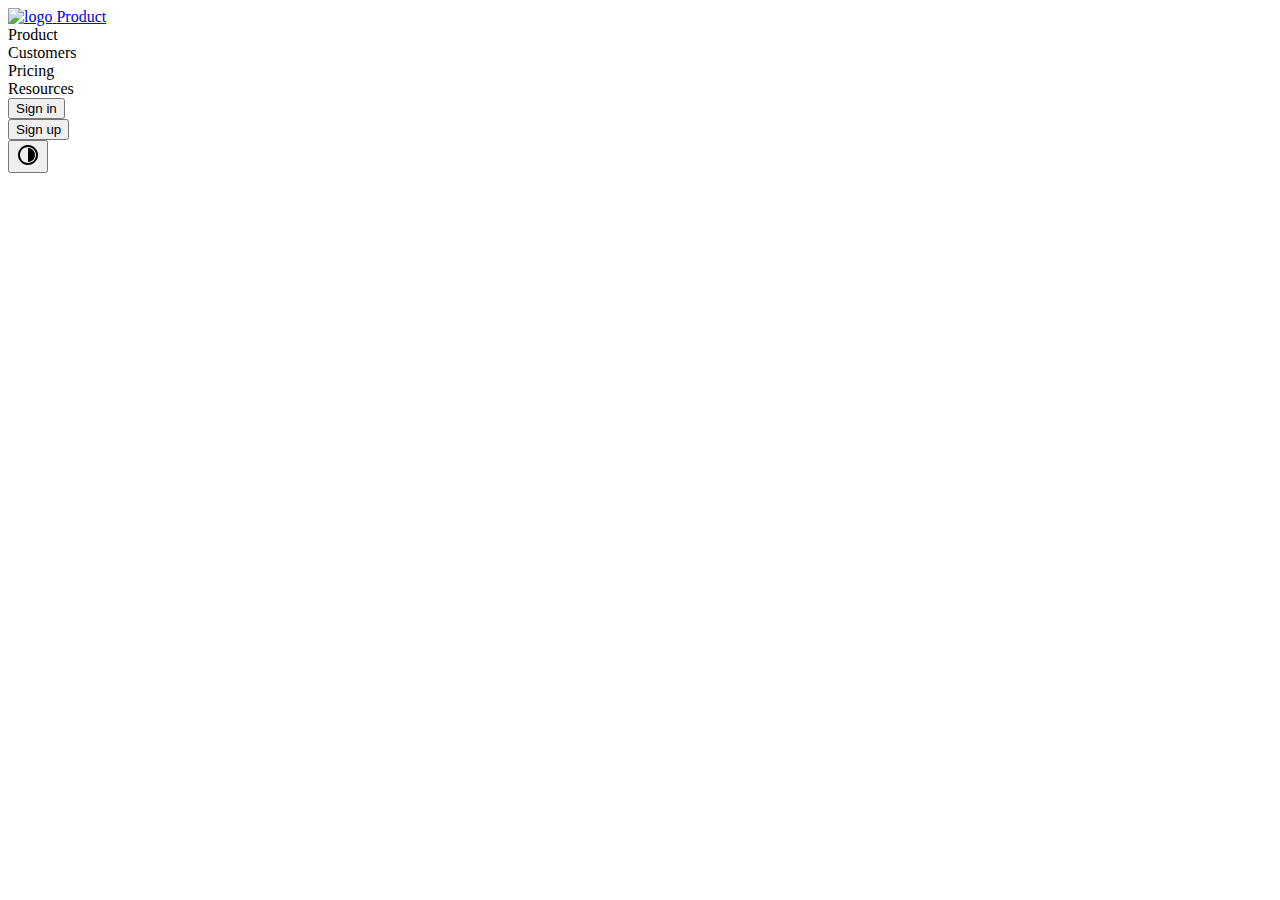
==== index.html @ cbe76e17 "Подключение js (исследование простого кода) 1. Подключили js 2. Запросили у пользователя ввод 3 знач" ====
<!doctype html>
<html lang="en">

<head>
    <meta charset="UTF-8">
    <meta name="viewport" content="width=device-width, initial-scale=1.0">
    <title>Online Shcool</title>
    <link rel="stylesheet" href="./css/normalize.css">
    <!--Подключение стилей для самого сайта-->
    <link rel="stylesheet" href="./css/slyle.css">
    <script src="./src/index.js"></script>
</head>

<body>
    <!--обёртка для всего содержимого, чтобы прижать footer к нижней части-->
    <div class="wrapper wrapper-container wrapper-forcontent">
        <!--Содержимое сайта без подвала (нужно для прижатия подвала к нижней части)-->
        <div class="content-without-footer">

            <!--Шапка сайта-->
            <header class="header">
                <a class="header-logo" href="#">
                    <img class="header-logo-img" src="./image/logo.png" alt="logo">
                    <span class="header-logo-text">Product</span>
                </a>
                <nav class="header-menu">
                    <li class="header-menu-li">Product</li>
                    <li class="header-menu-li">Customers</li>
                    <li class="header-menu-li">Pricing</li>
                    <li class="header-menu-li">Resources</li>
                    <li class="header-menu-li">
                        <button class="header-menu-li-btn">
                            Sign in
                        </button>
                    </li>
                    <li class="header-menu-li">
                        <button class="header-menu-li-btn">
                            Sign up
                        </button>
                    </li>
                    <li class="header-menu-li">
                        <button class="header-menu-li-light">
                            <svg class="header-menu-li-light-svg" width="24" height="24" viewbox="0 0 24 24" xmlns="http://www.w3.org/2000/svg">
                                <path
                                    d="M12 22C17.514 22 22 17.514 22 12C22 6.486 17.514 2 12 2C6.486 2 2 6.486 2 12C2 17.514 6.486 22 12 22ZM12 4C16.411 4 20 7.589 20 12C20 16.411 16.411 20 12 20C7.589 20 4 16.411 4 12C4 7.589 7.589 4 12 4Z" />
                                <path d="M19 12C19 8.134 15.865 5 12 5V19C15.865 19 19 15.866 19 12Z" />
                            </svg>
                        </button>
                    </li>
                </nav>
            </header>

            <!--Основная часть-->
            <main>
                <!--Первая секция основной части-->
                <section>

                </section>
                <!--Вторая секция-->
                <section>

                </section>
            </main>
        </div>

        <!--Подвал сайта-->
        <footer>

        </footer>
    </div>
</body>

</html>
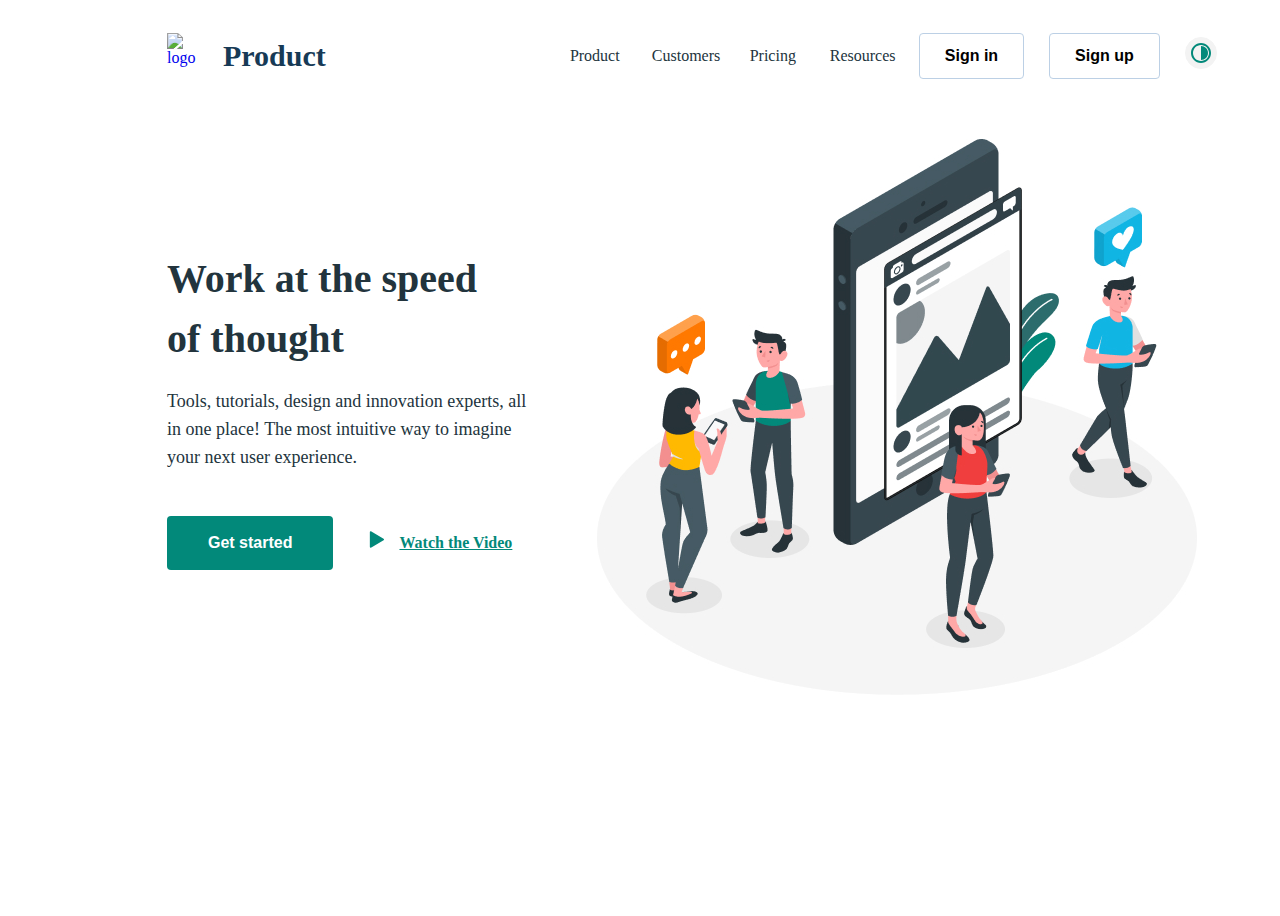
==== commit bd328bd1: "Merge pull request #1 from StasBeep/sectionMain1" ====
--- a/index.html
+++ b/index.html
@@ -8,7 +8,6 @@
     <link rel="stylesheet" href="./css/normalize.css">
     <!--Подключение стилей для самого сайта-->
     <link rel="stylesheet" href="./css/slyle.css">
-    <script src="./src/index.js"></script>
 </head>
 
 <body>
@@ -40,7 +39,8 @@
                     </li>
                     <li class="header-menu-li">
                         <button class="header-menu-li-light">
-                            <svg class="header-menu-li-light-svg" width="24" height="24" viewbox="0 0 24 24" xmlns="http://www.w3.org/2000/svg">
+                            <svg class="header-menu-li-light-svg" width="24" height="24" viewbox="0 0 24 24"
+                                xmlns="http://www.w3.org/2000/svg">
                                 <path
                                     d="M12 22C17.514 22 22 17.514 22 12C22 6.486 17.514 2 12 2C6.486 2 2 6.486 2 12C2 17.514 6.486 22 12 22ZM12 4C16.411 4 20 7.589 20 12C20 16.411 16.411 20 12 20C7.589 20 4 16.411 4 12C4 7.589 7.589 4 12 4Z" />
                                 <path d="M19 12C19 8.134 15.865 5 12 5V19C15.865 19 19 15.866 19 12Z" />
@@ -53,9 +53,20 @@
             <!--Основная часть-->
             <main>
                 <!--Первая секция основной части-->
-                <section>
-
-                </section>
+                <article class="face">
+                    <span class="face-title">Work at the speed of thought</span>
+                    <p class="face-text">Tools, tutorials, design and innovation experts, all in one place! The most
+                        intuitive way to
+                        imagine your next user experience.</p>
+                    <figure class="face-transition">
+                        <button class="face-transition-btn">Get started</button>
+                        <svg class="face-transition-svg" viewBox="0 0 17 19" xmlns="http://www.w3.org/2000/svg">
+                            <path fill-rule="evenodd" clip-rule="evenodd"
+                                d="M15.8516 8.53032C16.591 8.96531 16.591 10.0347 15.8516 10.4697L2.1954 18.5027C1.44543 18.9439 0.5 18.4031 0.5 17.533V1.46697C0.5 0.596876 1.44543 0.0561381 2.1954 0.497293L15.8516 8.53032Z" />
+                        </svg>
+                        <a class="face-transition-link" href="#" target="_blank">Watch the Video</a>
+                    </figure>
+                </article>
                 <!--Вторая секция-->
                 <section>
 
--- a/css/slyle.css
+++ b/css/slyle.css
@@ -0,0 +1,176 @@
+@charset "UTF-8";
+/* Переменные (через $) */
+/* === wrapper === */
+/* Обёртки - отдельный блок */
+.wrapper {
+  /*Максимальная ширина страницы и выравнивание содержимого по центру*/
+  width: 1440px;
+  margin: 0 auto;
+  /* Обёртка для прижатия подвала к нижней части */
+}
+.wrapper-container {
+  padding: 0 159px;
+  box-sizing: border-box;
+}
+.wrapper-forcontent {
+  min-height: 100vh; /* 100 видимых высот */
+  display: flex;
+  flex-direction: column;
+}
+
+/* end === wrapper === end */
+/* === content-without-footer === */
+/* Основная часть без footer */
+.content-without-footer {
+  flex-grow: 1; /* Отношение блоков */
+}
+
+/* end === content-without-footer === end */
+.header {
+  display: flex;
+  padding: 25px 0;
+}
+.header-logo {
+  text-decoration: none;
+  display: flex;
+}
+.header-logo-img {
+  width: 40px;
+  height: 40px;
+}
+.header-logo-text {
+  display: block;
+  align-self: center;
+  color: #173a56;
+  font-weight: 700;
+  font-size: 30px;
+  line-height: 28px;
+  margin-left: 16px;
+  margin-right: 237px;
+}
+.header-menu {
+  display: flex;
+  list-style-type: none;
+}
+.header-menu-li {
+  font-weight: 400;
+  font-size: 16px;
+  line-height: 28px;
+  color: #22343d;
+  margin-right: 25px;
+  width: 64px;
+  text-align: center;
+  align-self: center;
+  cursor: pointer;
+  transition: font-weight 0.1s ease;
+}
+.header-menu-li-btn {
+  font-weight: 600;
+  font-size: 16px;
+  line-height: 24px;
+  background-color: white;
+  border: 1px solid #bcd0e5;
+  border-radius: 4px;
+  padding: 10px 25px;
+  box-sizing: border-box;
+  transition: background-color 0.8s ease, color 0.8s ease;
+}
+.header-menu-li-btn:hover {
+  background-color: #02897a;
+  color: #ffffff;
+}
+.header-menu-li-btn:active {
+  background-color: red;
+  color: black;
+}
+.header-menu-li-light {
+  width: 32px;
+  height: 32px;
+  background-color: #f3f3f3;
+  border-radius: 100%;
+  border: 1px solid #f3f3f3;
+  position: relative;
+}
+.header-menu-li-light-svg {
+  position: absolute;
+  top: 3px;
+  left: 3px;
+  fill: #02897a;
+  transition: background-color 0.8s ease, fill 0.8s ease;
+}
+.header-menu-li-light:hover {
+  background-color: #02897a;
+}
+.header-menu-li-light:hover > .header-menu-li-light-svg {
+  fill: #f3f3f3;
+}
+.header-menu-li-light:active {
+  background-color: red;
+}
+.header-menu-li-light:active > .header-menu-li-light-svg {
+  fill: black;
+}
+.header-menu-li:nth-child(5) {
+  width: auto;
+}
+.header-menu-li:nth-child(6) {
+  width: auto;
+}
+.header-menu-li:last-child {
+  width: auto;
+  margin-right: 0;
+}
+.header-menu-li:hover {
+  font-weight: 600;
+}
+
+.face {
+  padding: 145px 0 218px;
+  box-sizing: border-box;
+  background-image: url(../image/bgSection1.jpg);
+  background-repeat: no-repeat;
+  background-position: 430px 35px;
+}
+.face-title {
+  display: block;
+  width: 310px;
+  font-weight: 700;
+  font-size: 40px;
+  line-height: 60px;
+  color: #22343d;
+}
+.face-text {
+  width: 375px;
+  font-weight: 400;
+  font-size: 18px;
+  line-height: 28px;
+  color: #22343d;
+  margin-bottom: 45px;
+}
+.face-transition {
+  margin: 0;
+}
+.face-transition-btn {
+  color: #ffffff;
+  font-weight: 700;
+  font-size: 16px;
+  line-height: 24px;
+  padding: 15px 41px;
+  box-sizing: border-box;
+  background-color: #02897a;
+  border-radius: 4px;
+  border: none;
+  margin-right: 30px;
+}
+.face-transition-svg {
+  width: 20px;
+  height: 17px;
+  margin-right: 8px;
+  fill: #02897a;
+}
+.face-transition-link {
+  font-weight: 600;
+  font-size: 16px;
+  line-height: 24px;
+  color: #02897a;
+}/*# sourceMappingURL=slyle.css.map */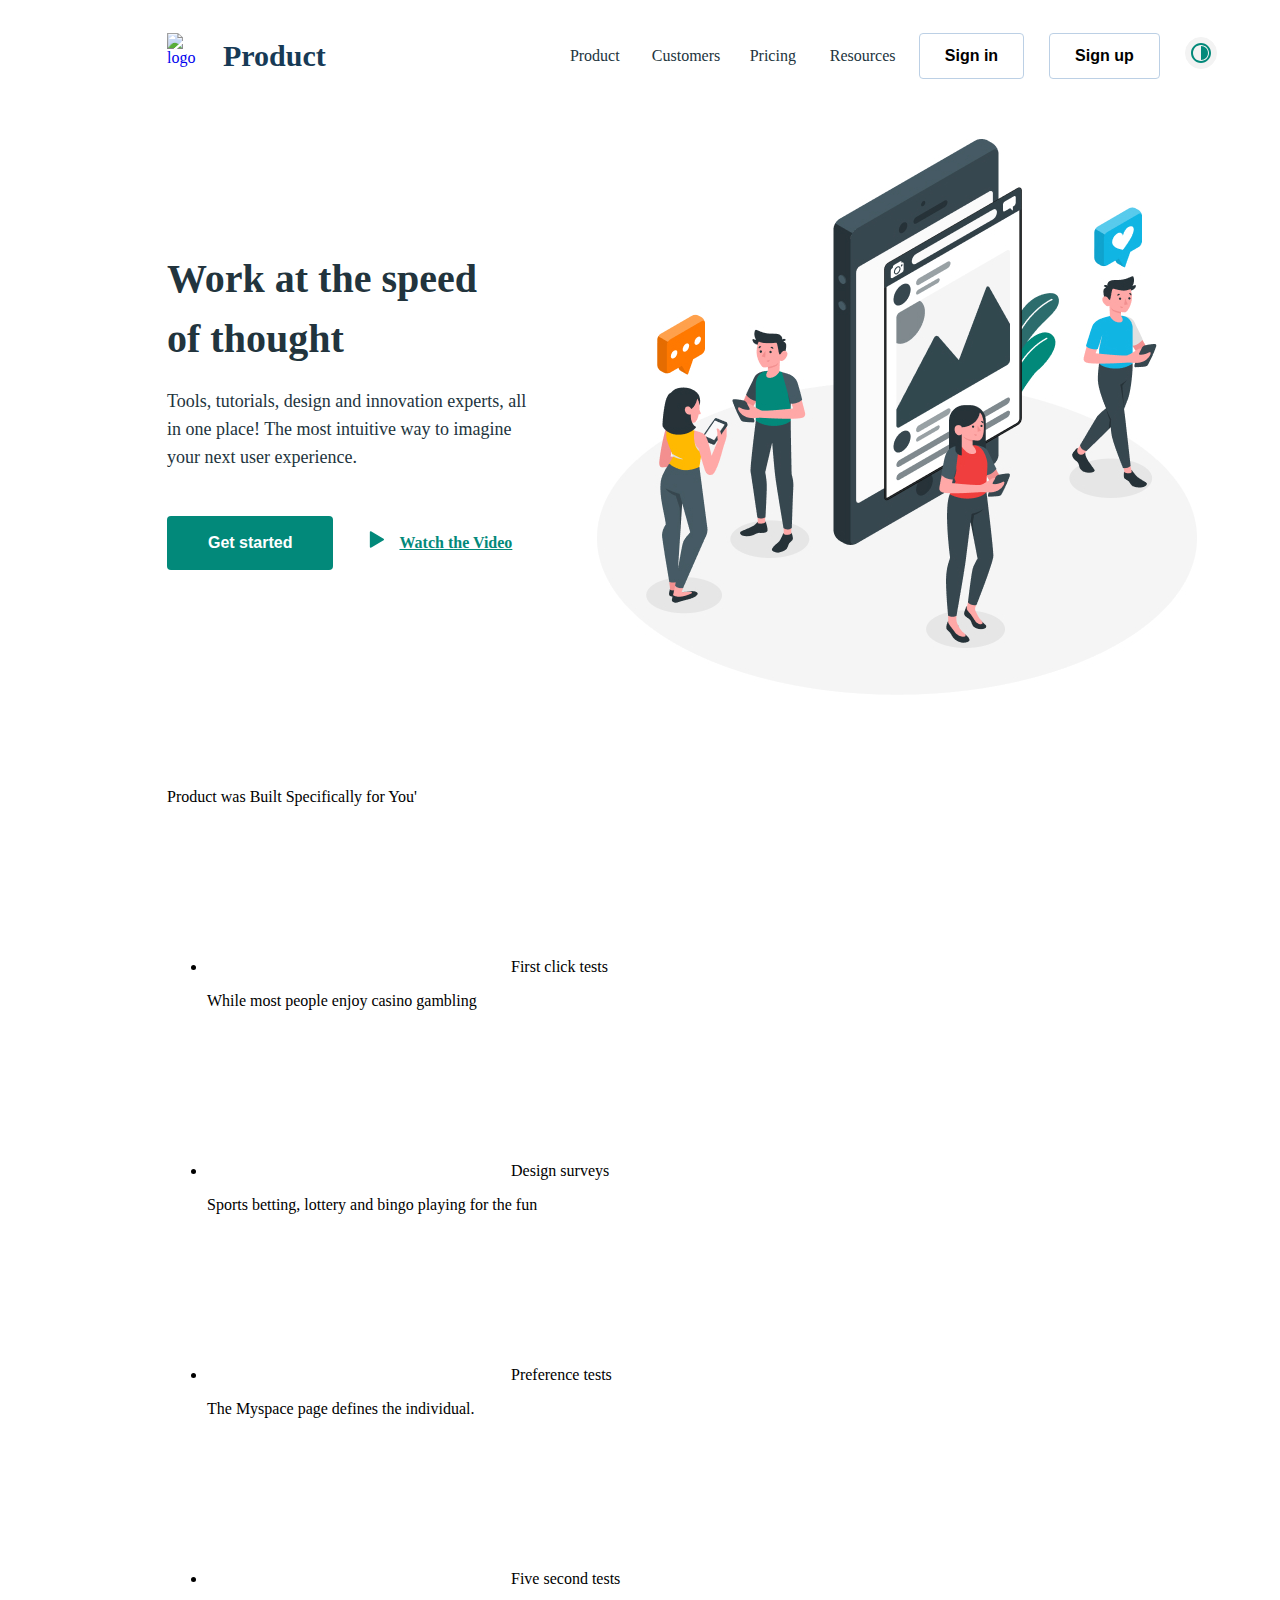
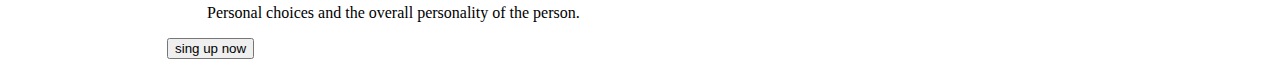
==== commit 300cd5aa: "Добавление всех элементов второй секции" ====
--- a/index.html
+++ b/index.html
@@ -69,7 +69,32 @@
                 </article>
                 <!--Вторая секция-->
                 <section>
-
+                    <span>Product was Built Specifically for You</span>'
+                    <ul>
+                        <li>
+                            <svg></svg>
+                            <span>First click tests</span>
+                            <p>While most people enjoy casino gambling</p>
+                        </li>
+                        <li>
+                            <svg></svg>
+                            <span>Design surveys</span>
+                            <p>Sports betting, lottery and bingo playing for the fun</p>
+                        </li>
+                        <li>
+                            <svg></svg>
+                            <span>Preference tests</span>
+                            <p>The Myspace page defines the individual.</p>
+                        </li>
+                        <li>
+                            <svg></svg>
+                            <span>Five second tests</span>
+                            <p>Personal choices and the overall personality of the person. </p>
+                        </li>
+                    </ul>
+                    <button>
+                        sing up now
+                    </button>
                 </section>
             </main>
         </div>
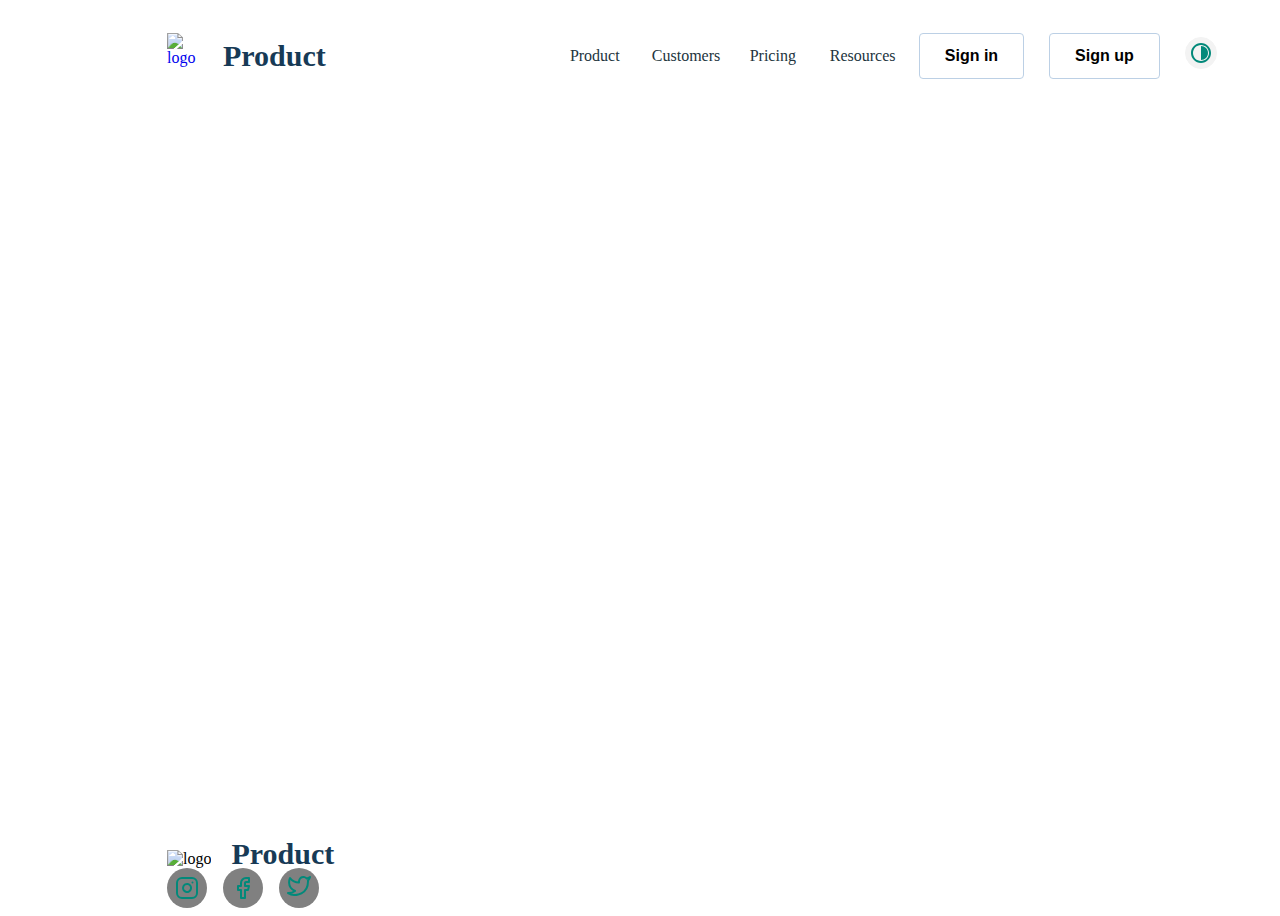
==== commit 8c444249: "повторение с Сергеем" ====
--- a/index.html
+++ b/index.html
@@ -53,55 +53,51 @@
             <!--Основная часть-->
             <main>
                 <!--Первая секция основной части-->
-                <article class="face">
-                    <span class="face-title">Work at the speed of thought</span>
-                    <p class="face-text">Tools, tutorials, design and innovation experts, all in one place! The most
-                        intuitive way to
-                        imagine your next user experience.</p>
-                    <figure class="face-transition">
-                        <button class="face-transition-btn">Get started</button>
-                        <svg class="face-transition-svg" viewBox="0 0 17 19" xmlns="http://www.w3.org/2000/svg">
-                            <path fill-rule="evenodd" clip-rule="evenodd"
-                                d="M15.8516 8.53032C16.591 8.96531 16.591 10.0347 15.8516 10.4697L2.1954 18.5027C1.44543 18.9439 0.5 18.4031 0.5 17.533V1.46697C0.5 0.596876 1.44543 0.0561381 2.1954 0.497293L15.8516 8.53032Z" />
-                        </svg>
-                        <a class="face-transition-link" href="#" target="_blank">Watch the Video</a>
-                    </figure>
-                </article>
+                <section>
+
+                </section>
                 <!--Вторая секция-->
                 <section>
-                    <span>Product was Built Specifically for You</span>'
-                    <ul>
-                        <li>
-                            <svg></svg>
-                            <span>First click tests</span>
-                            <p>While most people enjoy casino gambling</p>
-                        </li>
-                        <li>
-                            <svg></svg>
-                            <span>Design surveys</span>
-                            <p>Sports betting, lottery and bingo playing for the fun</p>
-                        </li>
-                        <li>
-                            <svg></svg>
-                            <span>Preference tests</span>
-                            <p>The Myspace page defines the individual.</p>
-                        </li>
-                        <li>
-                            <svg></svg>
-                            <span>Five second tests</span>
-                            <p>Personal choices and the overall personality of the person. </p>
-                        </li>
-                    </ul>
-                    <button>
-                        sing up now
-                    </button>
+
                 </section>
             </main>
         </div>
 
         <!--Подвал сайта-->
-        <footer>
+        <footer class="footer">
+            <img class="footer-img" src="./image/logo.png" alt="logo">
+            <span class="footer-title">Product</span>
+            <div class="footer-messengers">
+                <div class="footer-bg">
+                    <svg class="footer-bg-svg" width="24" height="25" viewbox="0 0 24 25"
+                        xmlns="http://www.w3.org/2000/svg">
+                        <path
+                            d="M17 2.01611H7C4.23858 2.01611 2 4.25469 2 7.01611V17.0161C2 19.7775 4.23858 22.0161 7 22.0161H17C19.7614 22.0161 22 19.7775 22 17.0161V7.01611C22 4.25469 19.7614 2.01611 17 2.01611Z"
+                            stroke-width="2" stroke-linecap="round" stroke-linejoin="round" />
+                        <path
+                            d="M16 11.3862C16.1234 12.2184 15.9813 13.0684 15.5938 13.8152C15.2063 14.562 14.5932 15.1676 13.8416 15.5458C13.0901 15.9241 12.2385 16.0558 11.4078 15.9221C10.5771 15.7884 9.80977 15.3963 9.21485 14.8013C8.61993 14.2064 8.22774 13.439 8.09408 12.6084C7.96042 11.7777 8.09208 10.9261 8.47034 10.1745C8.8486 9.42302 9.4542 8.80991 10.201 8.42241C10.9478 8.03491 11.7978 7.89276 12.63 8.01617C13.4789 8.14206 14.2649 8.53763 14.8717 9.14448C15.4785 9.75132 15.8741 10.5372 16 11.3862Z"
+                            stroke-width="2" stroke-linecap="round" stroke-linejoin="round" />
+                        <path d="M17.5 6.51611H17.51" stroke-width="2" stroke-linecap="round" stroke-linejoin="round" />
+                    </svg>
+                </div>
+                <div class="footer-bg">
+                    <svg class="footer-bg-svg" width="24" height="24" viewbox="0 0 24 24"
+                        xmlns="http://www.w3.org/2000/svg">
+                        <path
+                            d="M18 2H15C13.6739 2 12.4021 2.52678 11.4645 3.46447C10.5268 4.40215 10 5.67392 10 7V10H7V14H10V22H14V14H17L18 10H14V7C14 6.73478 14.1054 6.48043 14.2929 6.29289C14.4804 6.10536 14.7348 6 15 6H18V2Z"
+                            stroke-width="2" stroke-linecap="round" stroke-linejoin="round" />
+                    </svg>
 
+                </div>
+                <div class="footer-bg">
+                    <svg class="footer-bg-svg" width="24" height="20" viewbox="0 0 24 20"
+                        xmlns="http://www.w3.org/2000/svg">
+                        <path
+                            d="M23 1.01006C22.0424 1.68553 20.9821 2.20217 19.86 2.54006C19.2577 1.84757 18.4573 1.35675 17.567 1.13398C16.6767 0.911216 15.7395 0.967251 14.8821 1.29451C14.0247 1.62177 13.2884 2.20446 12.773 2.96377C12.2575 3.72309 11.9877 4.62239 12 5.54006V6.54006C10.2426 6.58562 8.50127 6.19587 6.93101 5.4055C5.36074 4.61513 4.01032 3.44869 3 2.01006C3 2.01006 -1 11.0101 8 15.0101C5.94053 16.408 3.48716 17.109 1 17.0101C10 22.0101 21 17.0101 21 5.51006C20.9991 5.23151 20.9723 4.95365 20.92 4.68006C21.9406 3.67355 22.6608 2.40277 23 1.01006V1.01006Z"
+                            stroke-width="2" stroke-linecap="round" stroke-linejoin="round" />
+                    </svg>
+                </div>
+            </div>
         </footer>
     </div>
 </body>
--- a/css/slyle.css
+++ b/css/slyle.css
@@ -124,53 +124,41 @@
   font-weight: 600;
 }
 
-.face {
-  padding: 145px 0 218px;
-  box-sizing: border-box;
-  background-image: url(../image/bgSection1.jpg);
-  background-repeat: no-repeat;
-  background-position: 430px 35px;
+.footer-img {
+  width: 32px;
+  height: 30px;
+  margin-right: 16px;
 }
-.face-title {
-  display: block;
-  width: 310px;
+.footer-title {
   font-weight: 700;
-  font-size: 40px;
-  line-height: 60px;
-  color: #22343d;
+  font-size: 30px;
+  line-height: 28px;
+  color: #173a56;
+  align-items: center;
+  align-self: center;
 }
-.face-text {
-  width: 375px;
-  font-weight: 400;
-  font-size: 18px;
-  line-height: 28px;
-  color: #22343d;
-  margin-bottom: 45px;
+.footer-messengers {
+  display: flex;
 }
-.face-transition {
-  margin: 0;
+.footer-bg {
+  background-color: grey;
+  width: 40px;
+  height: 40px;
+  border-radius: 100%;
+  position: relative;
+  margin-right: 16px;
 }
-.face-transition-btn {
-  color: #ffffff;
-  font-weight: 700;
-  font-size: 16px;
-  line-height: 24px;
-  padding: 15px 41px;
-  box-sizing: border-box;
-  background-color: #02897a;
-  border-radius: 4px;
-  border: none;
-  margin-right: 30px;
+.footer-bg-svg {
+  fill: none;
+  stroke: #02897a;
+  position: absolute;
+  top: 8px;
+  right: 8px;
 }
-.face-transition-svg {
-  width: 20px;
-  height: 17px;
-  margin-right: 8px;
-  fill: #02897a;
+.footer-bg:nth-child(4) > .footer-bg-svg {
+  right: 8px;
 }
-.face-transition-link {
-  font-weight: 600;
-  font-size: 16px;
-  line-height: 24px;
-  color: #02897a;
+.footer-bg:nth-child(5) > .footer-bg-svg {
+  right: 8px;
+  top: 11px;
 }/*# sourceMappingURL=slyle.css.map */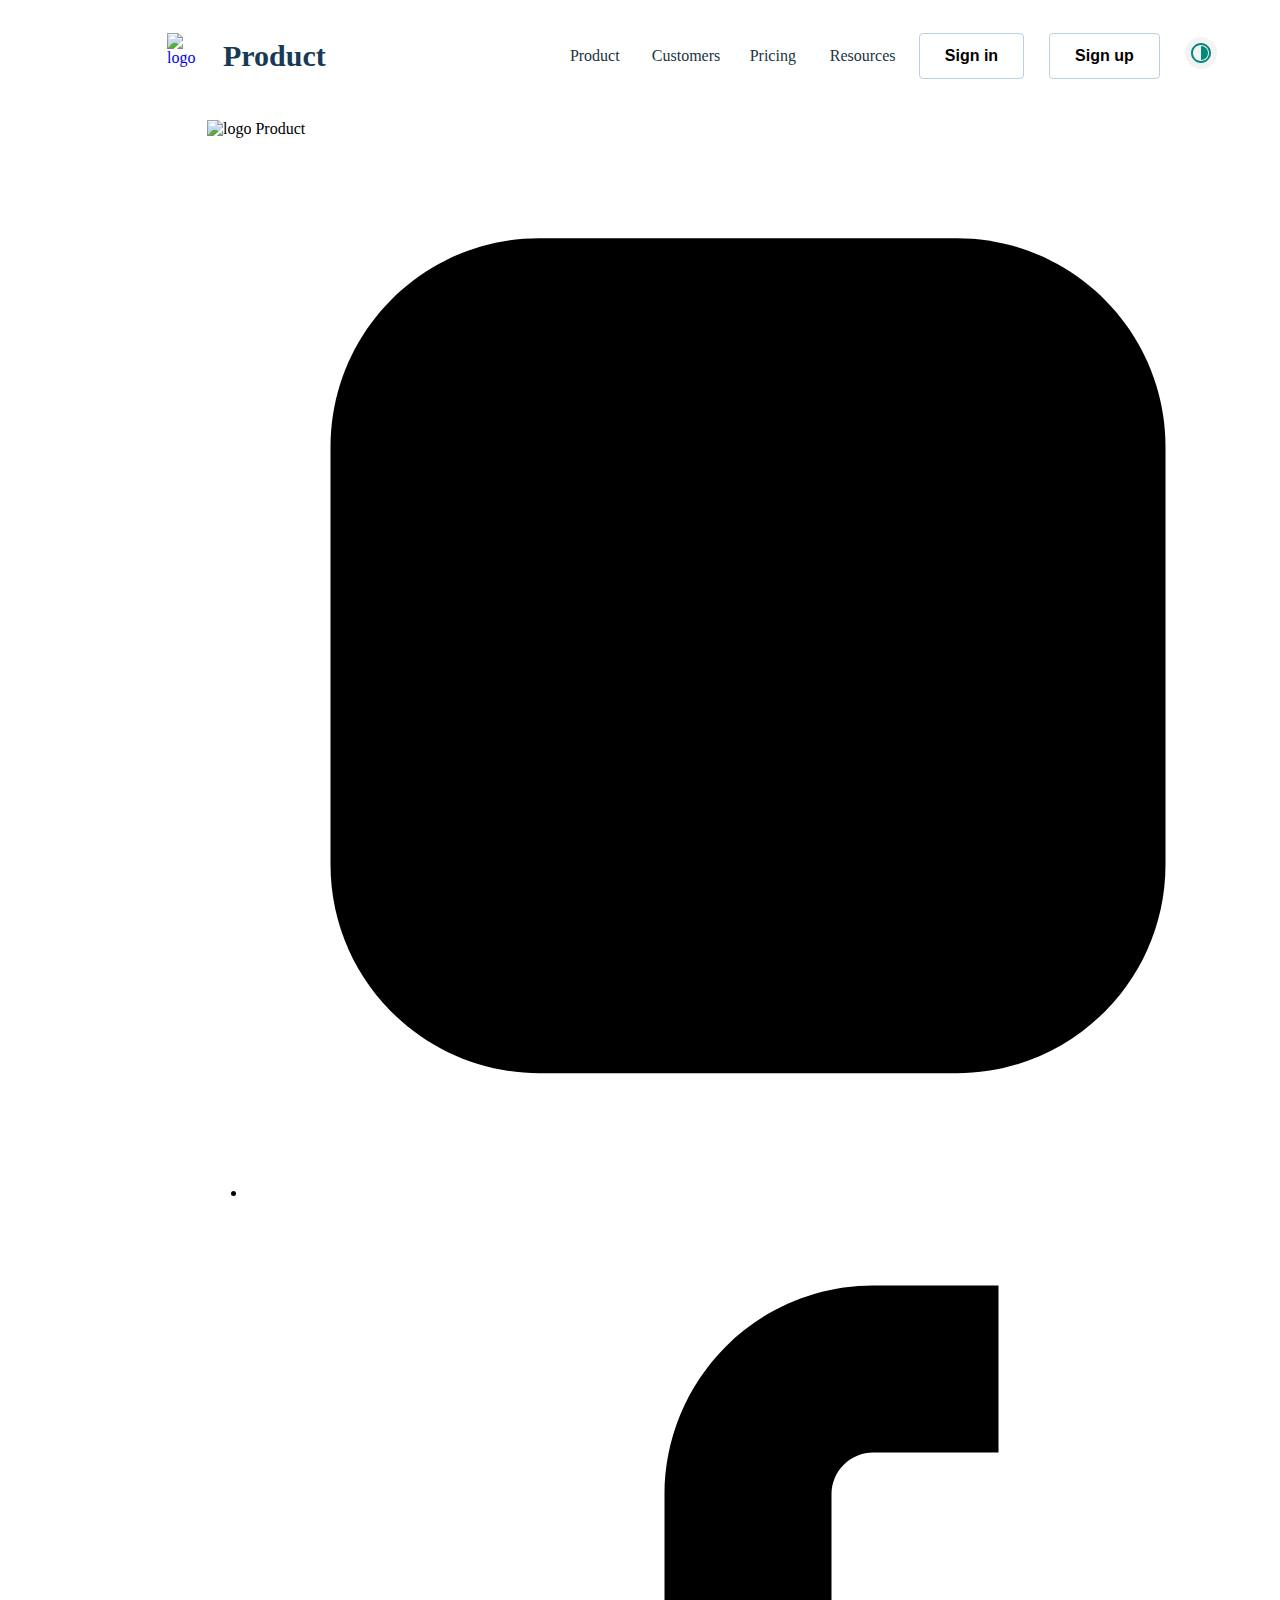
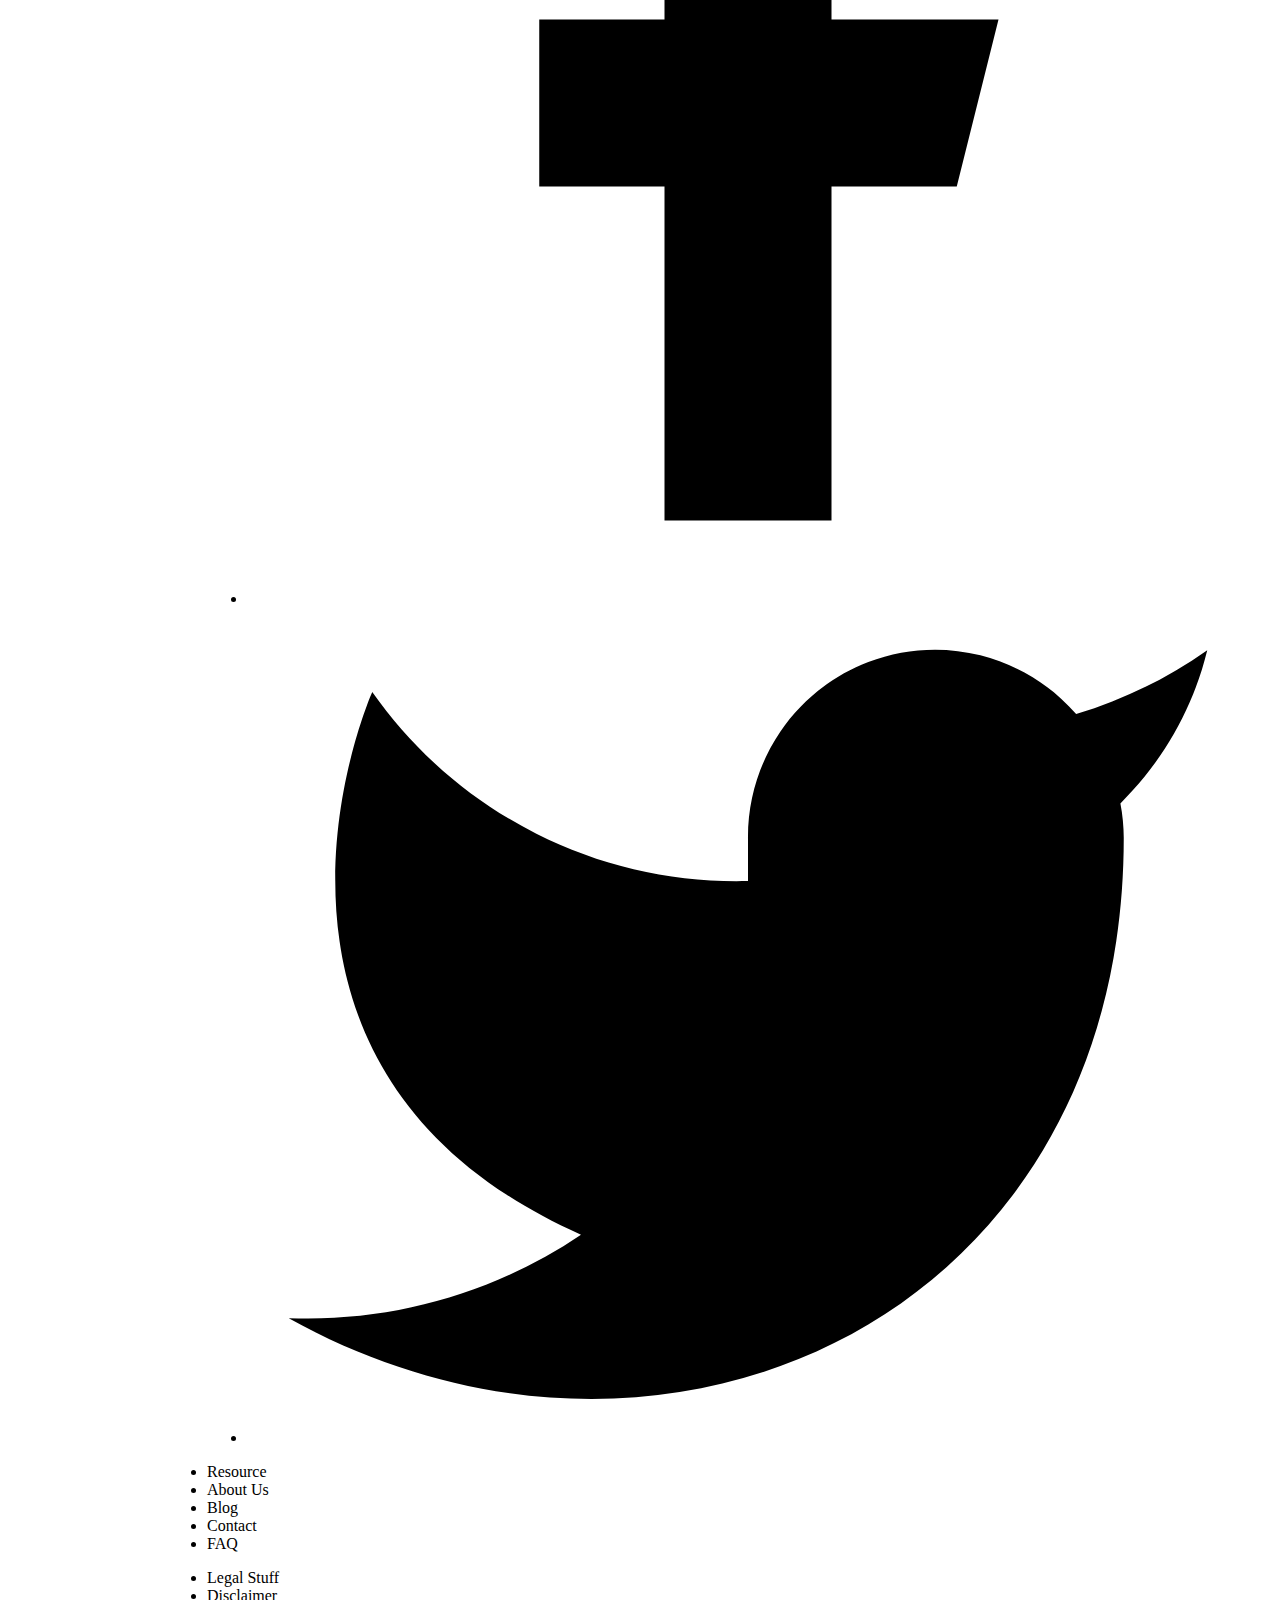
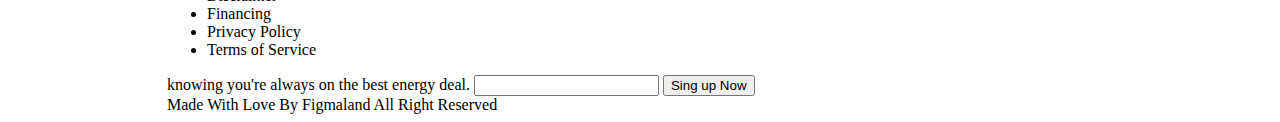
==== commit 45837920: "добавление  всех элементов footer" ====
--- a/index.html
+++ b/index.html
@@ -64,40 +64,85 @@
         </div>
 
         <!--Подвал сайта-->
-        <footer class="footer">
-            <img class="footer-img" src="./image/logo.png" alt="logo">
-            <span class="footer-title">Product</span>
-            <div class="footer-messengers">
-                <div class="footer-bg">
-                    <svg class="footer-bg-svg" width="24" height="25" viewbox="0 0 24 25"
-                        xmlns="http://www.w3.org/2000/svg">
-                        <path
-                            d="M17 2.01611H7C4.23858 2.01611 2 4.25469 2 7.01611V17.0161C2 19.7775 4.23858 22.0161 7 22.0161H17C19.7614 22.0161 22 19.7775 22 17.0161V7.01611C22 4.25469 19.7614 2.01611 17 2.01611Z"
-                            stroke-width="2" stroke-linecap="round" stroke-linejoin="round" />
-                        <path
-                            d="M16 11.3862C16.1234 12.2184 15.9813 13.0684 15.5938 13.8152C15.2063 14.562 14.5932 15.1676 13.8416 15.5458C13.0901 15.9241 12.2385 16.0558 11.4078 15.9221C10.5771 15.7884 9.80977 15.3963 9.21485 14.8013C8.61993 14.2064 8.22774 13.439 8.09408 12.6084C7.96042 11.7777 8.09208 10.9261 8.47034 10.1745C8.8486 9.42302 9.4542 8.80991 10.201 8.42241C10.9478 8.03491 11.7978 7.89276 12.63 8.01617C13.4789 8.14206 14.2649 8.53763 14.8717 9.14448C15.4785 9.75132 15.8741 10.5372 16 11.3862Z"
-                            stroke-width="2" stroke-linecap="round" stroke-linejoin="round" />
-                        <path d="M17.5 6.51611H17.51" stroke-width="2" stroke-linecap="round" stroke-linejoin="round" />
-                    </svg>
-                </div>
-                <div class="footer-bg">
-                    <svg class="footer-bg-svg" width="24" height="24" viewbox="0 0 24 24"
-                        xmlns="http://www.w3.org/2000/svg">
-                        <path
-                            d="M18 2H15C13.6739 2 12.4021 2.52678 11.4645 3.46447C10.5268 4.40215 10 5.67392 10 7V10H7V14H10V22H14V14H17L18 10H14V7C14 6.73478 14.1054 6.48043 14.2929 6.29289C14.4804 6.10536 14.7348 6 15 6H18V2Z"
-                            stroke-width="2" stroke-linecap="round" stroke-linejoin="round" />
-                    </svg>
-
-                </div>
-                <div class="footer-bg">
-                    <svg class="footer-bg-svg" width="24" height="20" viewbox="0 0 24 20"
-                        xmlns="http://www.w3.org/2000/svg">
-                        <path
-                            d="M23 1.01006C22.0424 1.68553 20.9821 2.20217 19.86 2.54006C19.2577 1.84757 18.4573 1.35675 17.567 1.13398C16.6767 0.911216 15.7395 0.967251 14.8821 1.29451C14.0247 1.62177 13.2884 2.20446 12.773 2.96377C12.2575 3.72309 11.9877 4.62239 12 5.54006V6.54006C10.2426 6.58562 8.50127 6.19587 6.93101 5.4055C5.36074 4.61513 4.01032 3.44869 3 2.01006C3 2.01006 -1 11.0101 8 15.0101C5.94053 16.408 3.48716 17.109 1 17.0101C10 22.0101 21 17.0101 21 5.51006C20.9991 5.23151 20.9723 4.95365 20.92 4.68006C21.9406 3.67355 22.6608 2.40277 23 1.01006V1.01006Z"
-                            stroke-width="2" stroke-linecap="round" stroke-linejoin="round" />
-                    </svg>
-                </div>
+        <footer>
+            <div>
+                <figure>
+                    <img src="./image/logo.png" alt="logo">
+                    <span>Product</span>
+                    <ul>
+                        <li>
+                            <svg viewbox="0 0 24 25" xmlns="http://www.w3.org/2000/svg">
+                                <path
+                                    d="M17 2.01611H7C4.23858 2.01611 2 4.25469 2 7.01611V17.0161C2 19.7775 4.23858 22.0161 7 22.0161H17C19.7614 22.0161 22 19.7775 22 17.0161V7.01611C22 4.25469 19.7614 2.01611 17 2.01611Z"
+                                    stroke-width="2" stroke-linecap="round" stroke-linejoin="round" />
+                                <path
+                                    d="M16 11.3862C16.1234 12.2184 15.9813 13.0684 15.5938 13.8152C15.2063 14.562 14.5932 15.1676 13.8416 15.5458C13.0901 15.9241 12.2385 16.0558 11.4078 15.9221C10.5771 15.7884 9.80977 15.3963 9.21485 14.8013C8.61993 14.2064 8.22774 13.439 8.09408 12.6084C7.96042 11.7777 8.09208 10.9261 8.47034 10.1745C8.8486 9.42302 9.4542 8.80991 10.201 8.42241C10.9478 8.03491 11.7978 7.89276 12.63 8.01617C13.4789 8.14206 14.2649 8.53763 14.8717 9.14448C15.4785 9.75132 15.8741 10.5372 16 11.3862Z"
+                                    stroke-width="2" stroke-linecap="round" stroke-linejoin="round" />
+                                <path d="M17.5 6.51611H17.51" stroke-width="2" stroke-linecap="round"
+                                    stroke-linejoin="round" />
+                            </svg>
+                        </li>
+                        <li>
+                            <svg viewbox="0 0 24 24" xmlns="http://www.w3.org/2000/svg">
+                                <path
+                                    d="M18 2H15C13.6739 2 12.4021 2.52678 11.4645 3.46447C10.5268 4.40215 10 5.67392 10 7V10H7V14H10V22H14V14H17L18 10H14V7C14 6.73478 14.1054 6.48043 14.2929 6.29289C14.4804 6.10536 14.7348 6 15 6H18V2Z"
+                                    stroke-width="2" stroke-linecap="round" stroke-linejoin="round" />
+                            </svg>
+                        </li>
+                        <li>
+                            <svg viewbox="0 0 24 20" xmlns="http://www.w3.org/2000/svg">
+                                <path
+                                    d="M23 1.01006C22.0424 1.68553 20.9821 2.20217 19.86 2.54006C19.2577 1.84757 18.4573 1.35675 17.567 1.13398C16.6767 0.911216 15.7395 0.967251 14.8821 1.29451C14.0247 1.62177 13.2884 2.20446 12.773 2.96377C12.2575 3.72309 11.9877 4.62239 12 5.54006V6.54006C10.2426 6.58562 8.50127 6.19587 6.93101 5.4055C5.36074 4.61513 4.01032 3.44869 3 2.01006C3 2.01006 -1 11.0101 8 15.0101C5.94053 16.408 3.48716 17.109 1 17.0101C10 22.0101 21 17.0101 21 5.51006C20.9991 5.23151 20.9723 4.95365 20.92 4.68006C21.9406 3.67355 22.6608 2.40277 23 1.01006V1.01006Z"
+                                    stroke-width="2" stroke-linecap="round" stroke-linejoin="round" />
+                            </svg>
+                        </li>
+                    </ul>
+                </figure>
+                <ul>
+                    <li>
+                        Resource
+                    </li>
+                    <li>
+                        About Us
+                    </li>
+                    <li>
+                        Blog
+                    </li>
+                    <li>
+                        Contact
+                    </li>
+                    <li>
+                        FAQ
+                    </li>
+                </ul>
+                <ul>
+                    <li>
+                        Legal Stuff
+                    </li>
+                    <li>
+                        Disclaimer
+                    </li>
+                    <li>
+                        Financing
+                    </li>
+                    <li>
+                        Privacy Policy
+                    </li>
+                    <li>
+                        Terms of Service
+                    </li>
+                </ul>
+                <section>
+                    <span>
+                        knowing you're always on the best energy deal.
+                    </span>
+                    <input type="text">
+                    <button>Sing up Now</button>
+                </section>
             </div>
+            <span>
+                Made With Love By Figmaland All Right Reserved
+            </span>
         </footer>
     </div>
 </body>
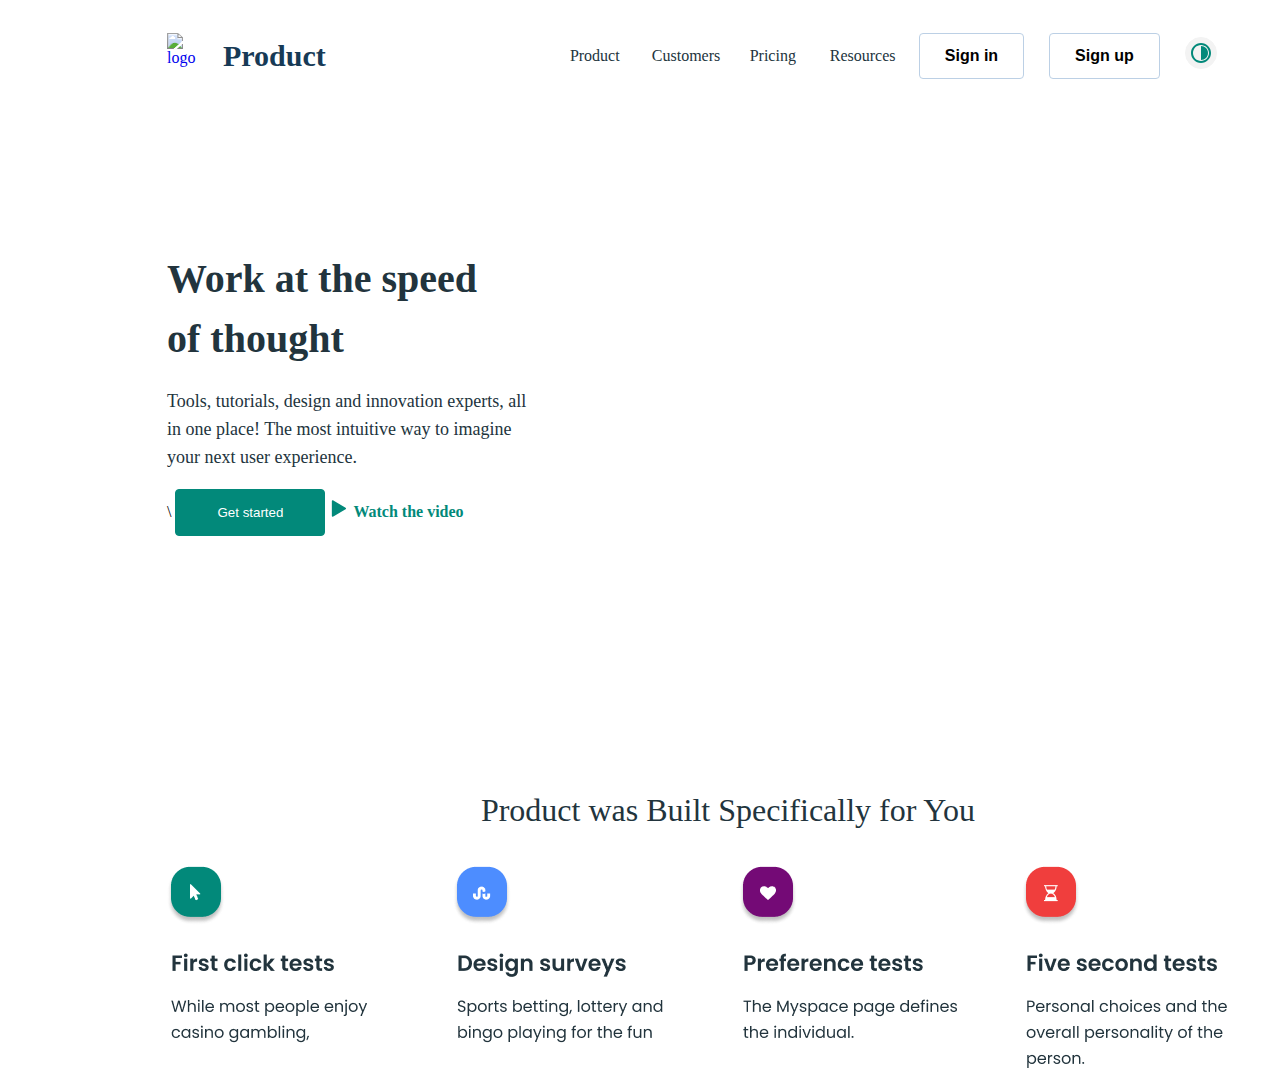
==== commit 20aa7d9e: "mid-ready" ====
--- a/index.html
+++ b/index.html
@@ -52,97 +52,32 @@
 
             <!--Основная часть-->
             <main>
-                <!--Первая секция основной части-->
-                <section>
-
+                <section class="face">
+                    <span class="face-title">Work at the speed
+                        of thought</span>
+                    <p class="face-text">Tools, tutorials, design and innovation experts, all in one place! The most intuitive way to
+                        imagine your next user experience.</p>\
+                    <button class="face-btn">Get started</button>
+                    <svg class="face-svg" viewbox="0 0 17 19" xmlns="http://www.w3.org/2000/svg">
+                        <path fill-rule="evenodd" clip-rule="evenodd"
+                            d="M15.8516 8.53032C16.591 8.96531 16.591 10.0347 15.8516 10.4697L2.1954 18.5027C1.44543 18.9439 0.5 18.4031 0.5 17.533V1.46697C0.5 0.596876 1.44543 0.0561381 2.1954 0.497293L15.8516 8.53032Z" />
+                    </svg>
+                    <a class="face-link" href="#" target="_blank">Watch the video</a>
+                    
                 </section>
-                <!--Вторая секция-->
-                <section>
-
+                <section class="mid">
+                <p class="mid-text">Product was Built Specifically for You
+                </p>
+                <img class="mid-img" src="./image/card.png"> 
+                </img>
+                
                 </section>
             </main>
         </div>
 
         <!--Подвал сайта-->
         <footer>
-            <div>
-                <figure>
-                    <img src="./image/logo.png" alt="logo">
-                    <span>Product</span>
-                    <ul>
-                        <li>
-                            <svg viewbox="0 0 24 25" xmlns="http://www.w3.org/2000/svg">
-                                <path
-                                    d="M17 2.01611H7C4.23858 2.01611 2 4.25469 2 7.01611V17.0161C2 19.7775 4.23858 22.0161 7 22.0161H17C19.7614 22.0161 22 19.7775 22 17.0161V7.01611C22 4.25469 19.7614 2.01611 17 2.01611Z"
-                                    stroke-width="2" stroke-linecap="round" stroke-linejoin="round" />
-                                <path
-                                    d="M16 11.3862C16.1234 12.2184 15.9813 13.0684 15.5938 13.8152C15.2063 14.562 14.5932 15.1676 13.8416 15.5458C13.0901 15.9241 12.2385 16.0558 11.4078 15.9221C10.5771 15.7884 9.80977 15.3963 9.21485 14.8013C8.61993 14.2064 8.22774 13.439 8.09408 12.6084C7.96042 11.7777 8.09208 10.9261 8.47034 10.1745C8.8486 9.42302 9.4542 8.80991 10.201 8.42241C10.9478 8.03491 11.7978 7.89276 12.63 8.01617C13.4789 8.14206 14.2649 8.53763 14.8717 9.14448C15.4785 9.75132 15.8741 10.5372 16 11.3862Z"
-                                    stroke-width="2" stroke-linecap="round" stroke-linejoin="round" />
-                                <path d="M17.5 6.51611H17.51" stroke-width="2" stroke-linecap="round"
-                                    stroke-linejoin="round" />
-                            </svg>
-                        </li>
-                        <li>
-                            <svg viewbox="0 0 24 24" xmlns="http://www.w3.org/2000/svg">
-                                <path
-                                    d="M18 2H15C13.6739 2 12.4021 2.52678 11.4645 3.46447C10.5268 4.40215 10 5.67392 10 7V10H7V14H10V22H14V14H17L18 10H14V7C14 6.73478 14.1054 6.48043 14.2929 6.29289C14.4804 6.10536 14.7348 6 15 6H18V2Z"
-                                    stroke-width="2" stroke-linecap="round" stroke-linejoin="round" />
-                            </svg>
-                        </li>
-                        <li>
-                            <svg viewbox="0 0 24 20" xmlns="http://www.w3.org/2000/svg">
-                                <path
-                                    d="M23 1.01006C22.0424 1.68553 20.9821 2.20217 19.86 2.54006C19.2577 1.84757 18.4573 1.35675 17.567 1.13398C16.6767 0.911216 15.7395 0.967251 14.8821 1.29451C14.0247 1.62177 13.2884 2.20446 12.773 2.96377C12.2575 3.72309 11.9877 4.62239 12 5.54006V6.54006C10.2426 6.58562 8.50127 6.19587 6.93101 5.4055C5.36074 4.61513 4.01032 3.44869 3 2.01006C3 2.01006 -1 11.0101 8 15.0101C5.94053 16.408 3.48716 17.109 1 17.0101C10 22.0101 21 17.0101 21 5.51006C20.9991 5.23151 20.9723 4.95365 20.92 4.68006C21.9406 3.67355 22.6608 2.40277 23 1.01006V1.01006Z"
-                                    stroke-width="2" stroke-linecap="round" stroke-linejoin="round" />
-                            </svg>
-                        </li>
-                    </ul>
-                </figure>
-                <ul>
-                    <li>
-                        Resource
-                    </li>
-                    <li>
-                        About Us
-                    </li>
-                    <li>
-                        Blog
-                    </li>
-                    <li>
-                        Contact
-                    </li>
-                    <li>
-                        FAQ
-                    </li>
-                </ul>
-                <ul>
-                    <li>
-                        Legal Stuff
-                    </li>
-                    <li>
-                        Disclaimer
-                    </li>
-                    <li>
-                        Financing
-                    </li>
-                    <li>
-                        Privacy Policy
-                    </li>
-                    <li>
-                        Terms of Service
-                    </li>
-                </ul>
-                <section>
-                    <span>
-                        knowing you're always on the best energy deal.
-                    </span>
-                    <input type="text">
-                    <button>Sing up Now</button>
-                </section>
-            </div>
-            <span>
-                Made With Love By Figmaland All Right Reserved
-            </span>
+
         </footer>
     </div>
 </body>
--- a/css/slyle.css
+++ b/css/slyle.css
@@ -124,41 +124,54 @@
   font-weight: 600;
 }
 
-.footer-img {
-  width: 32px;
-  height: 30px;
-  margin-right: 16px;
+.face {
+  padding: 145px 0 218px;
+  background-image: url(../image/bgsection1.png);
+  background-repeat: no-repeat;
+  background-position: 450px 20px;
 }
-.footer-title {
+.face-title {
+  font-style: normal;
   font-weight: 700;
-  font-size: 30px;
+  font-size: 40px;
+  line-height: 60px;
+  color: #22343d;
+  width: 315px;
+  display: block;
+}
+.face-text {
+  font-style: normal;
+  font-weight: 400;
+  font-size: 18px;
   line-height: 28px;
-  color: #173a56;
-  align-items: center;
-  align-self: center;
+  color: #22343d;
+  width: 373px;
 }
-.footer-messengers {
-  display: flex;
+.face-btn {
+  background: #02897a;
+  border-radius: 4px;
+  padding: 15px 41px;
+  color: #FFFFFF;
+  border: 1px solid #02897a;
 }
-.footer-bg {
-  background-color: grey;
-  width: 40px;
-  height: 40px;
-  border-radius: 100%;
-  position: relative;
-  margin-right: 16px;
+.face-svg {
+  fill: #02897a;
+  width: 20px;
+  height: 17px;
 }
-.footer-bg-svg {
-  fill: none;
-  stroke: #02897a;
-  position: absolute;
-  top: 8px;
-  right: 8px;
+.face-link {
+  font-weight: 600;
+  font-size: 16px;
+  line-height: 24px;
+  color: #02897a;
+  text-decoration: none;
 }
-.footer-bg:nth-child(4) > .footer-bg-svg {
-  right: 8px;
-}
-.footer-bg:nth-child(5) > .footer-bg-svg {
-  right: 8px;
-  top: 11px;
+
+.mid-text {
+  font-style: normal;
+  font-weight: 700px;
+  font-size: 32px;
+  line-height: 48px;
+  text-align: center;
+  color: #22343D;
 }/*# sourceMappingURL=slyle.css.map */